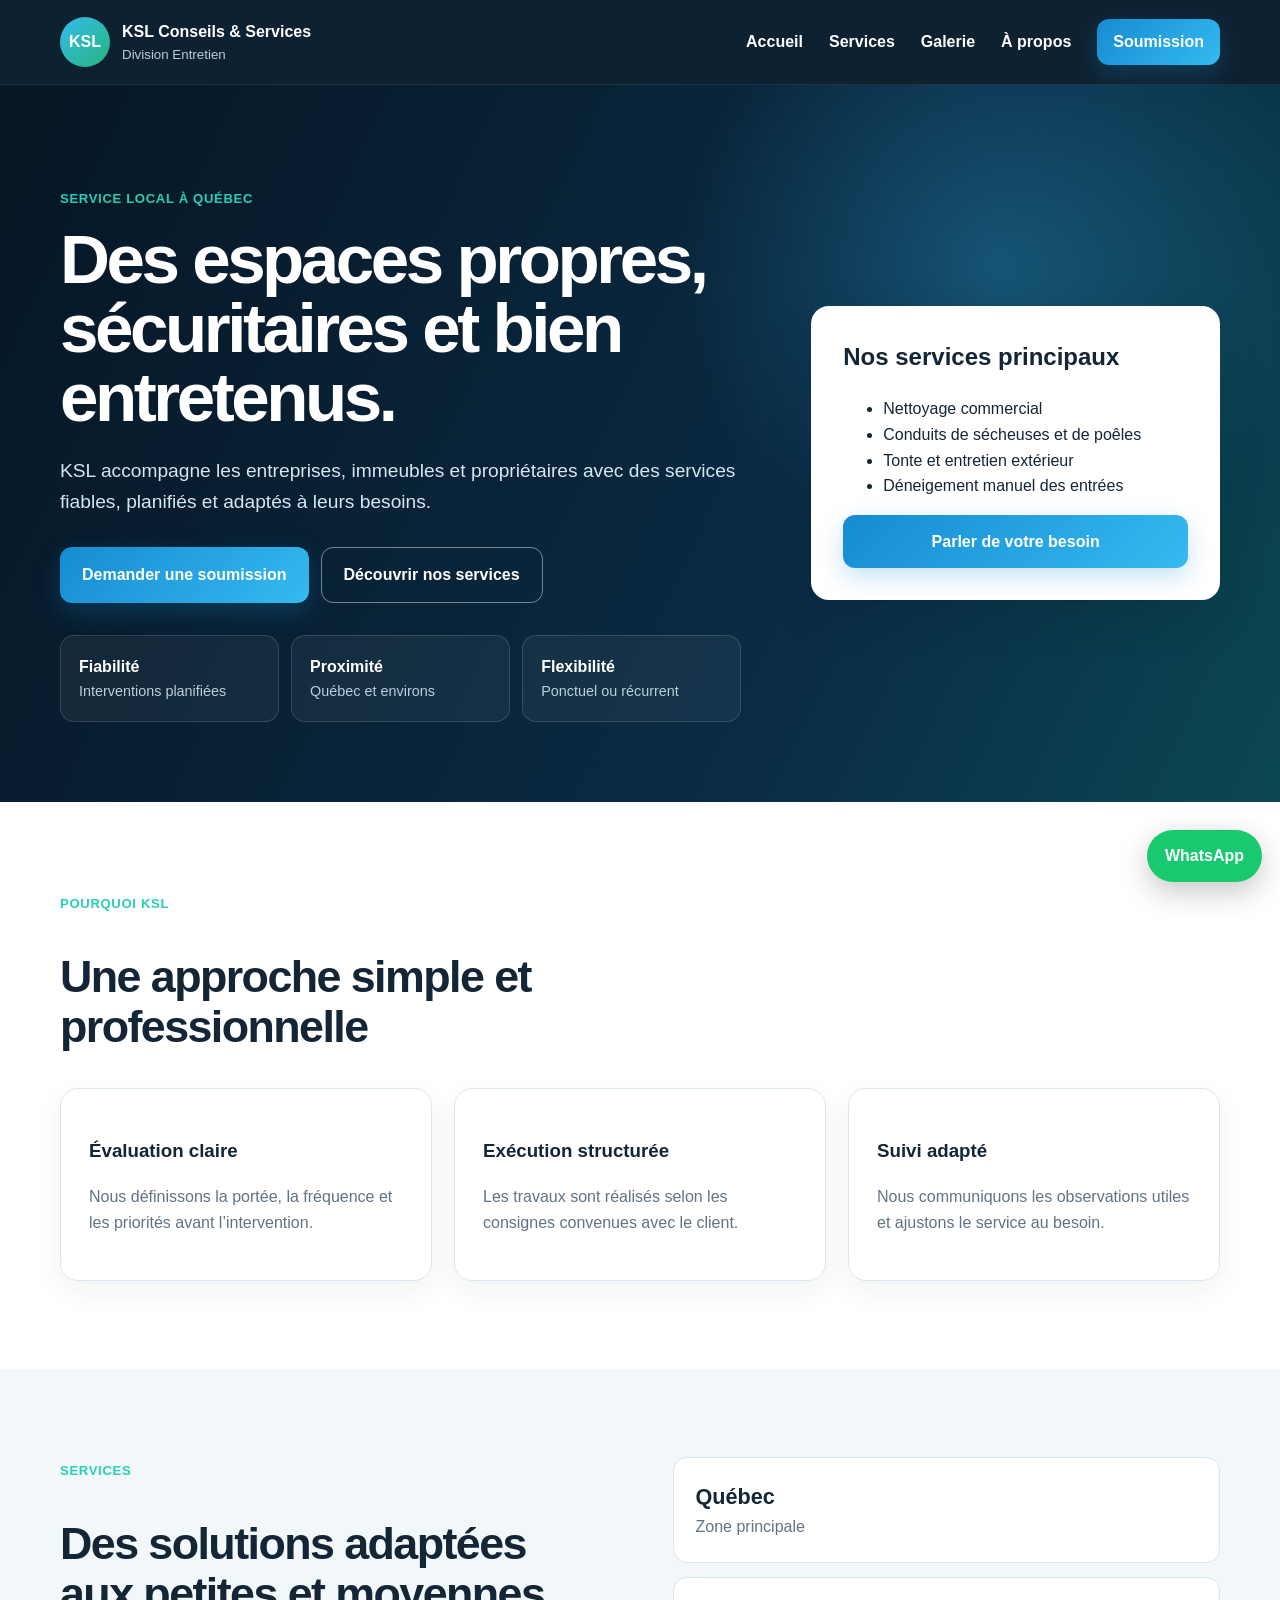
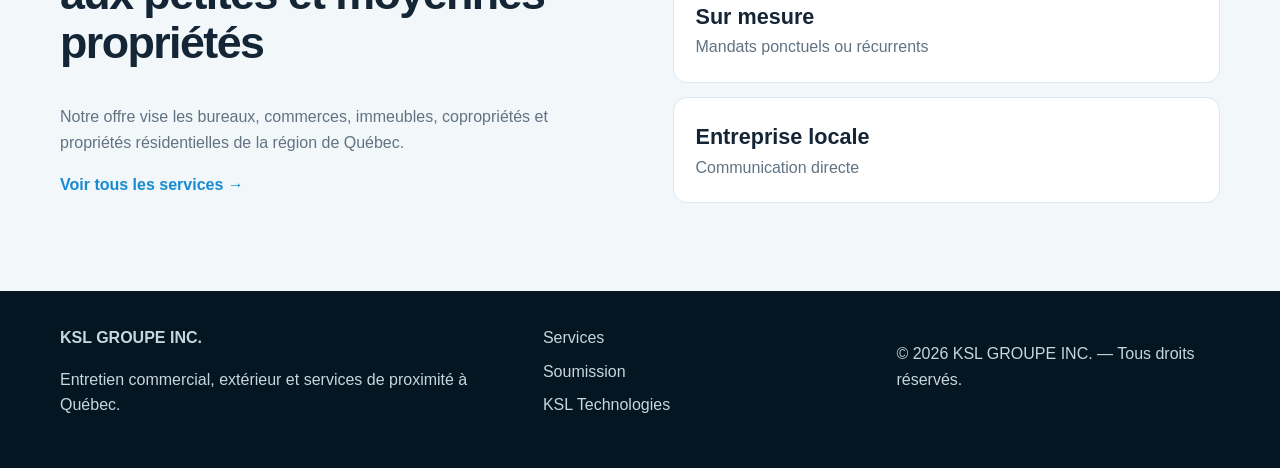
==== index.html @ 6dc3207b "Mise à jour globale identité KSL Entretien" ====
<!doctype html>
<html lang="fr">
<head>
  <meta charset="utf-8">
  <meta name="viewport" content="width=device-width, initial-scale=1">
  <title>KSL Entretien | Services d’entretien à Québec</title>
  <meta name="description" content="Nettoyage commercial, conduits de sécheuses et de poêles, tonte et déneigement manuel à Québec.">
  <link rel="icon" href="assets/img/favicon.svg" type="image/svg+xml">
  <link rel="stylesheet" href="assets/css/main.css">
</head>
<body>
<a class="skip" href="#main">Aller au contenu</a>
<header class="header">
  <div class="container nav-wrap">
    <a class="brand" href="index.html">
      <span class="logo">KSL</span>
      <span><strong>KSL Conseils &amp; Services</strong><small>Division Entretien</small></span>
    </a>
    <button class="menu-btn" aria-expanded="false">Menu</button>
    <nav class="nav">
      <a href="index.html">Accueil</a>
      <a href="services.html">Services</a>
      <a href="galerie.html">Galerie</a>
      <a href="a-propos.html">À propos</a>
      <a class="btn small" href="soumission.html">Soumission</a>
    </nav>
  </div>
</header>
<main id="main">

<section class="hero">
  <div class="container hero-grid">
    <div>
      <span class="eyebrow">Service local à Québec</span>
      <h1>Des espaces propres, sécuritaires et bien entretenus.</h1>
      <p class="lead">KSL accompagne les entreprises, immeubles et propriétaires avec des services fiables, planifiés et adaptés à leurs besoins.</p>
      <div class="actions">
        <a class="btn" href="soumission.html">Demander une soumission</a>
        <a class="btn ghost" href="services.html">Découvrir nos services</a>
      </div>
      <div class="trust">
        <div><strong>Fiabilité</strong><span>Interventions planifiées</span></div>
        <div><strong>Proximité</strong><span>Québec et environs</span></div>
        <div><strong>Flexibilité</strong><span>Ponctuel ou récurrent</span></div>
      </div>
    </div>
    <aside class="hero-card">
      <h2>Nos services principaux</h2>
      <ul>
        <li>Nettoyage commercial</li>
        <li>Conduits de sécheuses et de poêles</li>
        <li>Tonte et entretien extérieur</li>
        <li>Déneigement manuel des entrées</li>
      </ul>
      <a class="btn block" href="soumission.html">Parler de votre besoin</a>
    </aside>
  </div>
</section>

<section class="section">
  <div class="container">
    <div class="section-head">
      <span class="eyebrow">Pourquoi KSL</span>
      <h2>Une approche simple et professionnelle</h2>
    </div>
    <div class="cards three">
      <article class="card"><h3>Évaluation claire</h3><p>Nous définissons la portée, la fréquence et les priorités avant l’intervention.</p></article>
      <article class="card"><h3>Exécution structurée</h3><p>Les travaux sont réalisés selon les consignes convenues avec le client.</p></article>
      <article class="card"><h3>Suivi adapté</h3><p>Nous communiquons les observations utiles et ajustons le service au besoin.</p></article>
    </div>
  </div>
</section>

<section class="section alt">
  <div class="container split">
    <div>
      <span class="eyebrow">Services</span>
      <h2>Des solutions adaptées aux petites et moyennes propriétés</h2>
      <p>Notre offre vise les bureaux, commerces, immeubles, copropriétés et propriétés résidentielles de la région de Québec.</p>
      <a class="text-link" href="services.html">Voir tous les services →</a>
    </div>
    <div class="facts">
      <div><strong>Québec</strong><span>Zone principale</span></div>
      <div><strong>Sur mesure</strong><span>Mandats ponctuels ou récurrents</span></div>
      <div><strong>Entreprise locale</strong><span>Communication directe</span></div>
    </div>
  </div>
</section>

</main>
<footer class="footer">
  <div class="container footer-grid">
    <div><strong>KSL GROUPE INC.</strong><p>Entretien commercial, extérieur et services de proximité à Québec.</p></div>
    <div><a href="services.html">Services</a><a href="soumission.html">Soumission</a><a href="https://technologies.kslgroupe.ca/">KSL Technologies</a></div>
    <div><p>© <span id="year"></span> KSL GROUPE INC. — Tous droits réservés.</p></div>
  </div>
</footer>
<a id="whatsapp" class="whatsapp" href="#" target="_blank" rel="noopener">WhatsApp</a>
<script src="config.js"></script>
<script src="assets/js/app.js"></script>
</body>
</html>
---- assets/css/main.css ----
:root{--navy:#071a2b;--navy2:#0b2d46;--blue:#168bd2;--cyan:#35baf0;--green:#26b67a;--white:#fff;--ink:#142536;--muted:#617383;--soft:#f2f7fa;--line:#dbe7ee;--radius:18px;--shadow:0 18px 45px rgba(7,26,43,.12)}*{box-sizing:border-box}html{scroll-behavior:smooth}body{margin:0;font-family:Inter,Segoe UI,Arial,sans-serif;color:var(--ink);line-height:1.6;background:#fff}a{color:inherit}.container{width:min(1160px,calc(100% - 40px));margin:auto}.skip{position:absolute;left:-9999px}.skip:focus{left:10px;top:10px;background:#fff;padding:10px;z-index:100}.header{position:sticky;top:0;z-index:50;background:rgba(7,26,43,.97);border-bottom:1px solid rgba(255,255,255,.08)}.nav-wrap{height:84px;display:flex;align-items:center;justify-content:space-between}.brand{display:flex;align-items:center;gap:12px;color:#fff;text-decoration:none}.brand strong,.brand small{display:block}.brand small{color:#b8cedb}.logo{width:50px;height:50px;border-radius:50%;display:grid;place-items:center;background:linear-gradient(135deg,var(--cyan),var(--green));font-weight:900}.nav{display:flex;align-items:center;gap:26px}.nav a{color:#fff;text-decoration:none;font-weight:800}.menu-btn{display:none;background:transparent;color:#fff;border:1px solid #678;padding:8px 12px;border-radius:8px}.btn{display:inline-flex;justify-content:center;align-items:center;padding:14px 22px;border:0;border-radius:12px;background:linear-gradient(135deg,var(--blue),var(--cyan));color:#fff;text-decoration:none;font-weight:900;cursor:pointer;box-shadow:0 9px 25px rgba(22,139,210,.25)}.btn.small{padding:10px 16px}.btn.ghost{background:transparent;border:1px solid rgba(255,255,255,.45);box-shadow:none}.btn.block{width:100%}.hero{background:radial-gradient(circle at 78% 25%,rgba(53,186,240,.28),transparent 28%),linear-gradient(115deg,#061624,#0a2b44 65%,#0b4753);color:#fff}.hero-grid{min-height:690px;padding:100px 0 80px;display:grid;grid-template-columns:1.25fr .75fr;gap:70px;align-items:center}.eyebrow{color:#28cfb6;font-weight:900;letter-spacing:.05em;text-transform:uppercase;font-size:.82rem}.hero h1,.page-hero h1{font-size:clamp(2.7rem,5.4vw,5.5rem);line-height:1;margin:14px 0 24px;letter-spacing:-.05em}.lead{font-size:1.2rem;color:#d7e7f0;max-width:760px}.actions{display:flex;gap:12px;margin:30px 0}.trust{display:grid;grid-template-columns:repeat(3,1fr);gap:12px;margin-top:32px}.trust div{padding:18px;border:1px solid rgba(255,255,255,.14);border-radius:14px;background:rgba(255,255,255,.05)}.trust strong,.trust span{display:block}.trust span{color:#bad0dc;font-size:.9rem}.hero-card{background:#fff;color:var(--ink);padding:32px;border-radius:var(--radius);box-shadow:var(--shadow)}.hero-card h2{margin-top:0}.page-hero{padding:90px 0;background:linear-gradient(120deg,#071a2b,#0b3e50);color:#fff}.page-hero p{max-width:760px;color:#d6e5ed}.section{padding:88px 0}.alt{background:var(--soft)}.section-head{max-width:760px;margin-bottom:34px}.section h2{font-size:clamp(2rem,3.5vw,3.2rem);line-height:1.1;letter-spacing:-.035em}.cards{display:grid;gap:22px}.cards.three{grid-template-columns:repeat(3,1fr)}.cards.two{grid-template-columns:repeat(2,1fr)}.card,.service-card{padding:28px;border:1px solid var(--line);border-radius:var(--radius);background:#fff;box-shadow:0 10px 30px rgba(7,26,43,.06)}.service-card>span{display:grid;place-items:center;width:46px;height:46px;border-radius:12px;background:var(--soft);color:var(--blue);font-weight:900}.service-card h2{font-size:1.5rem}.card p,.service-card p,.service-card li,.split p{color:var(--muted)}.split{display:grid;grid-template-columns:1fr 1fr;gap:65px;align-items:start}.facts{display:grid;gap:14px}.facts div{padding:22px;background:#fff;border:1px solid var(--line);border-radius:14px}.facts strong,.facts span{display:block}.facts strong{font-size:1.35rem}.facts span{color:var(--muted)}.text-link{color:var(--blue);font-weight:900;text-decoration:none}.cta{padding:65px 0;background:var(--navy);color:#fff;text-align:center}.gallery{display:grid;grid-template-columns:repeat(2,1fr);gap:22px}.gallery article{border:1px solid var(--line);border-radius:var(--radius);overflow:hidden;background:#fff}.gallery article h3,.gallery article p{padding:0 22px}.gallery article p{padding-bottom:20px;color:var(--muted)}.placeholder{height:260px;display:grid;place-items:center;background:linear-gradient(135deg,#dfeaf0,#eef7fa);color:#6c7f8d;font-weight:900}.steps{display:grid;grid-template-columns:repeat(4,1fr);gap:16px;list-style:none;padding:0}.steps li{padding:22px;background:#fff;border:1px solid var(--line);border-radius:14px}.steps b{display:grid;place-items:center;width:38px;height:38px;border-radius:50%;background:var(--green);color:#fff}.contact-grid{display:grid;grid-template-columns:.75fr 1.25fr;gap:55px}.contact-box{padding:22px;background:var(--soft);border-radius:14px}.form{display:grid;grid-template-columns:1fr 1fr;gap:16px;padding:28px;border:1px solid var(--line);border-radius:var(--radius);box-shadow:var(--shadow)}.form label{display:grid;gap:7px;font-weight:800}.full{grid-column:1/-1}input,select,textarea{font:inherit;padding:12px 13px;border:1px solid #bdd0db;border-radius:10px;width:100%}.footer{background:#051521;color:#c6d7e1;padding:34px 0}.footer-grid{display:grid;grid-template-columns:1.4fr 1fr 1fr;gap:30px}.footer a{display:block;text-decoration:none;margin-bottom:8px}.whatsapp{position:fixed;right:18px;bottom:18px;background:#19c96f;color:#fff;text-decoration:none;padding:13px 18px;border-radius:999px;font-weight:900;box-shadow:0 10px 30px rgba(0,0,0,.22)}@media(max-width:900px){.menu-btn{display:block}.nav{display:none;position:absolute;top:84px;left:0;right:0;background:var(--navy);padding:22px;flex-direction:column;align-items:flex-start}.nav.open{display:flex}.hero-grid,.split,.contact-grid{grid-template-columns:1fr}.cards.three,.steps{grid-template-columns:repeat(2,1fr)}}@media(max-width:650px){.container{width:min(100% - 26px,1160px)}.brand small{display:none}.hero h1,.page-hero h1{font-size:3rem}.actions{flex-direction:column}.trust,.cards.three,.cards.two,.gallery,.steps,.form,.footer-grid{grid-template-columns:1fr}.full{grid-column:1}.section{padding:68px 0}}
.form-status{grid-column:1/-1;padding:14px 16px;border-radius:10px;font-weight:700}
.form-status.success{background:#e8fbf3;color:#087b55;border:1px solid #2dc68b}
.form-status.error{background:#fff0f0;color:#a52a2a;border:1px solid #e59a9a}
.consent{display:flex!important;align-items:flex-start;gap:10px}
.consent input{width:auto!important;margin-top:5px}
.form button:disabled{opacity:.65;cursor:wait}
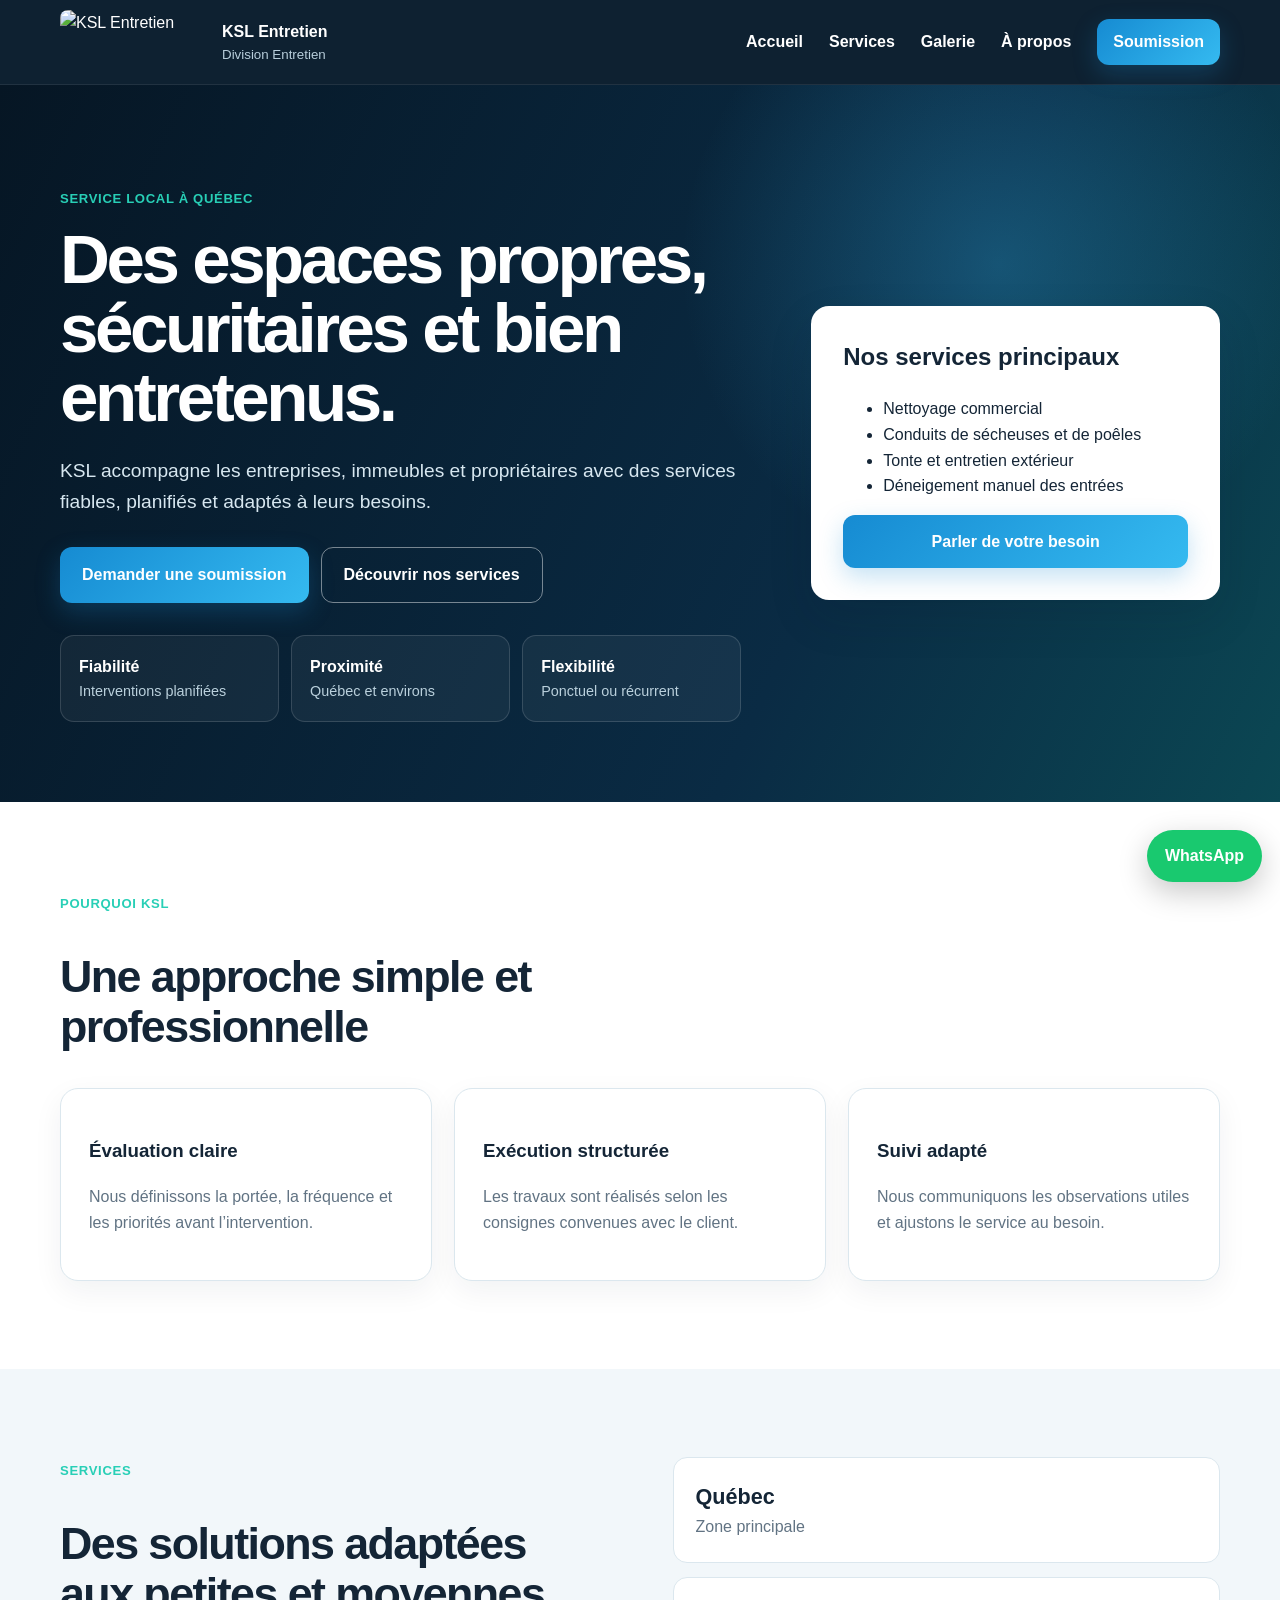
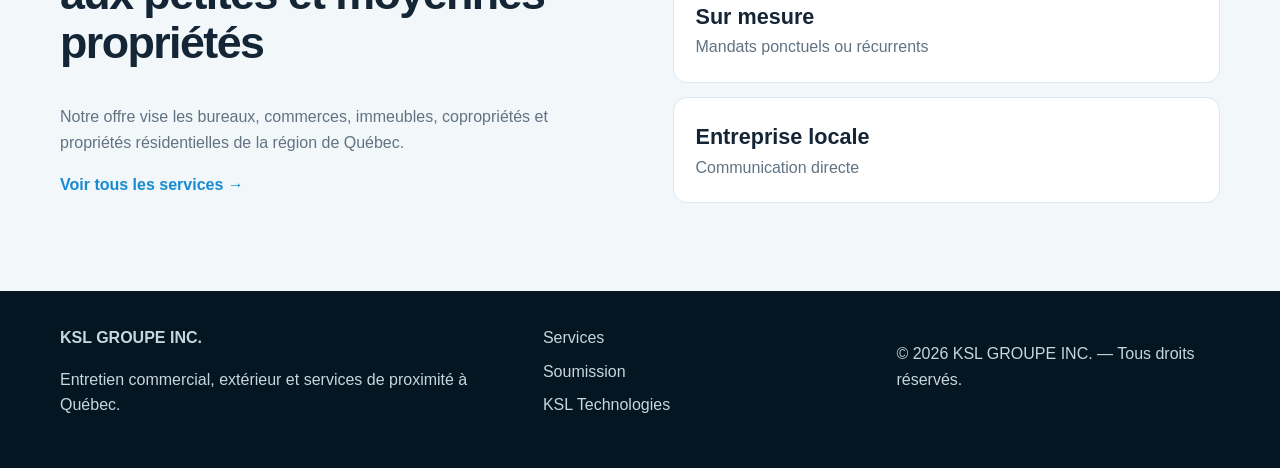
==== commit 47eba7bf: "Mise à jour logo et identité KSL Entretien" ====
--- a/index.html
+++ b/index.html
@@ -13,8 +13,8 @@
 <header class="header">
   <div class="container nav-wrap">
     <a class="brand" href="index.html">
-      <span class="logo">KSL</span>
-      <span><strong>KSL Conseils &amp; Services</strong><small>Division Entretien</small></span>
+      <img class="logo-img" src="/assets/img/logo-entretien.png" alt="KSL Entretien">
+      <span><strong>KSL Entretien</strong><small>Division Entretien</small></span>
     </a>
     <button class="menu-btn" aria-expanded="false">Menu</button>
     <nav class="nav">
--- a/assets/css/main.css
+++ b/assets/css/main.css
@@ -5,3 +5,17 @@
 .consent{display:flex!important;align-items:flex-start;gap:10px}
 .consent input{width:auto!important;margin-top:5px}
 .form button:disabled{opacity:.65;cursor:wait}
+.logo-img{
+  width:150px;
+  height:64px;
+  object-fit:contain;
+  display:block;
+  border-radius:8px;
+}
+
+@media(max-width:700px){
+  .logo-img{
+    width:120px;
+    height:52px;
+  }
+}
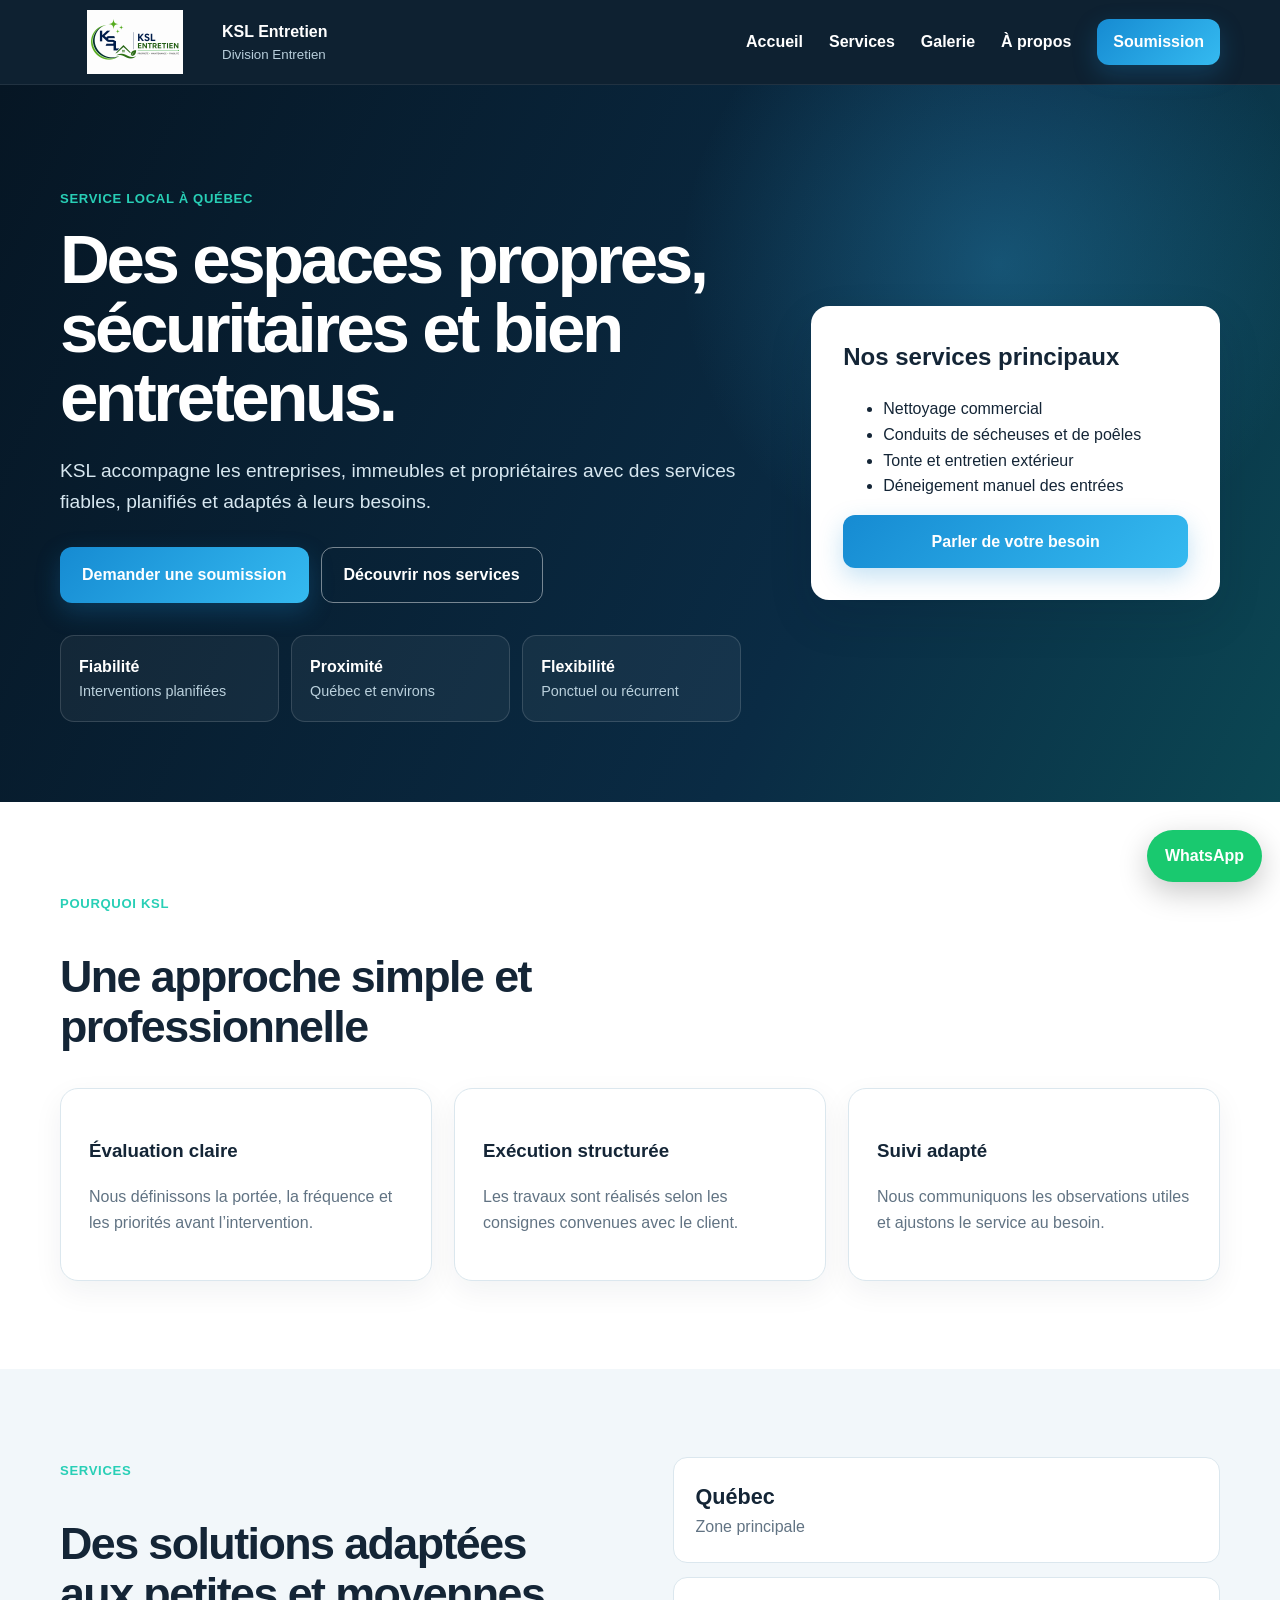
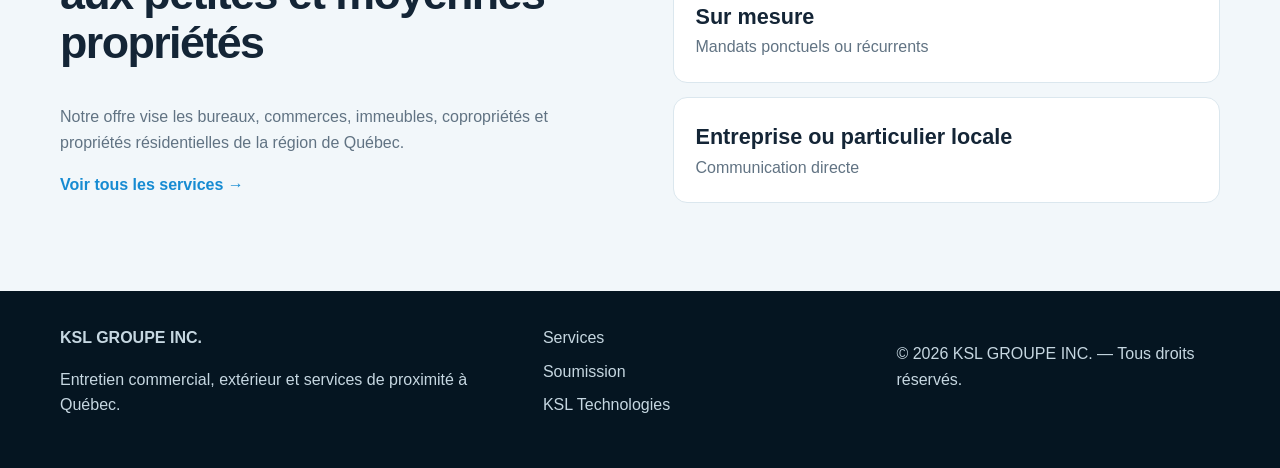
==== commit 69a1d371: "Correction logo et liens KSL Entretien" ====
--- a/index.html
+++ b/index.html
@@ -13,7 +13,7 @@
 <header class="header">
   <div class="container nav-wrap">
     <a class="brand" href="index.html">
-      <img class="logo-img" src="/assets/img/logo-entretien.png" alt="KSL Entretien">
+      <img class="logo-img" src="/assets/img/Logo.png" alt="KSL Entretien">
       <span><strong>KSL Entretien</strong><small>Division Entretien</small></span>
     </a>
     <button class="menu-btn" aria-expanded="false">Menu</button>
@@ -82,7 +82,7 @@
     <div class="facts">
       <div><strong>Québec</strong><span>Zone principale</span></div>
       <div><strong>Sur mesure</strong><span>Mandats ponctuels ou récurrents</span></div>
-      <div><strong>Entreprise locale</strong><span>Communication directe</span></div>
+      <div><strong>Entreprise ou particulier locale</strong><span>Communication directe</span></div>
     </div>
   </div>
 </section>
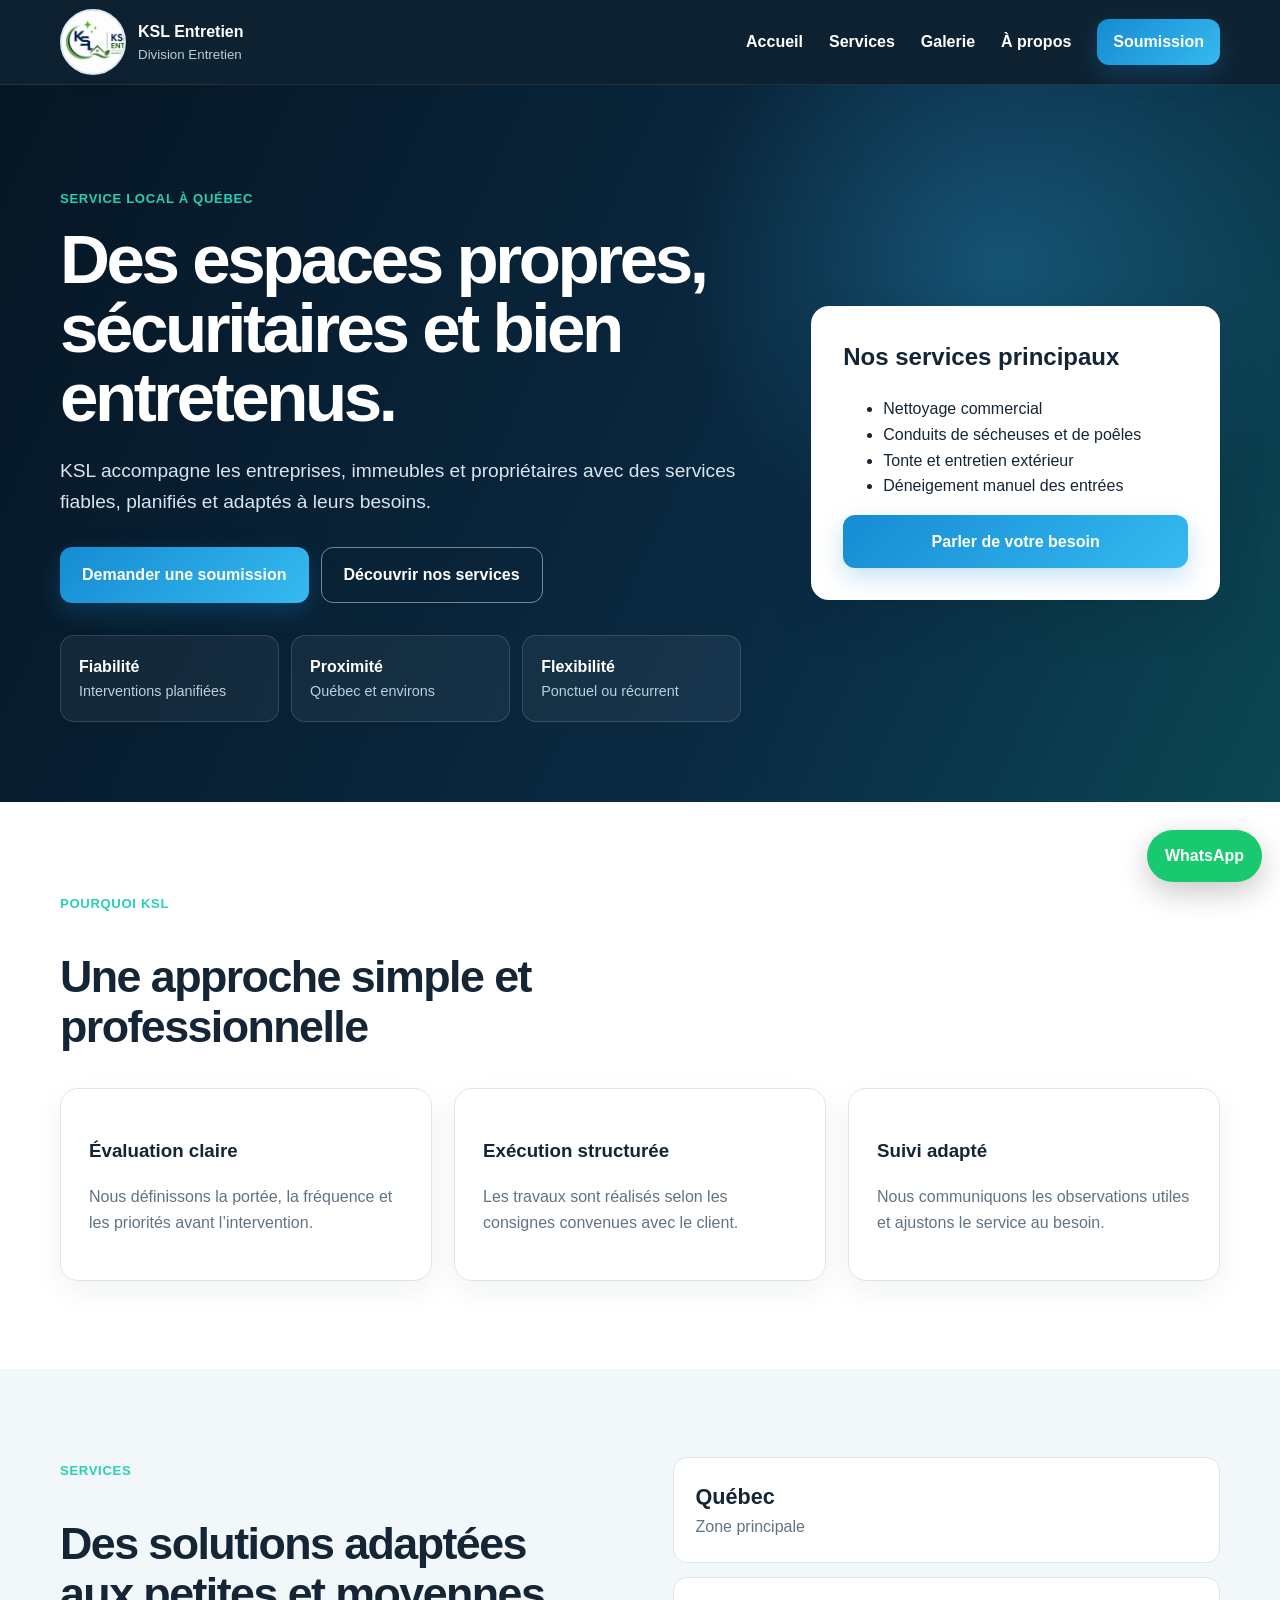
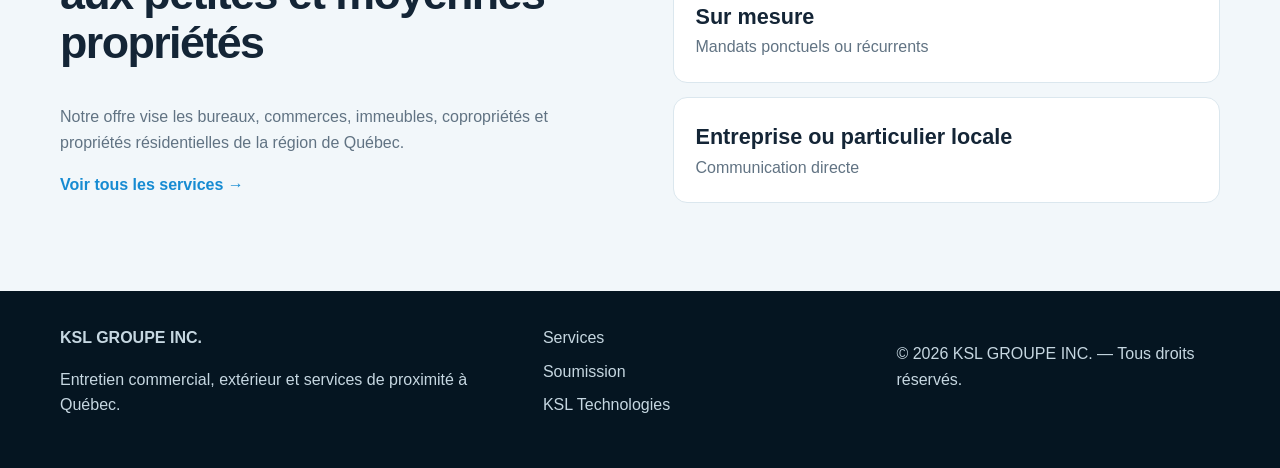
==== commit d2ac4f2e: "Présentation circulaire du logo KSL Entretien" ====
--- a/index.html
+++ b/index.html
@@ -13,7 +13,7 @@
 <header class="header">
   <div class="container nav-wrap">
     <a class="brand" href="index.html">
-      <img class="logo-img" src="/assets/img/Logo.png" alt="KSL Entretien">
+      <span class="logo-circle"><img class="logo-img" src="/assets/img/Logo.png" alt="KSL Entretien"></span>
       <span><strong>KSL Entretien</strong><small>Division Entretien</small></span>
     </a>
     <button class="menu-btn" aria-expanded="false">Menu</button>
--- a/assets/css/main.css
+++ b/assets/css/main.css
@@ -5,17 +5,34 @@
 .consent{display:flex!important;align-items:flex-start;gap:10px}
 .consent input{width:auto!important;margin-top:5px}
 .form button:disabled{opacity:.65;cursor:wait}
-.logo-img{
-  width:150px;
-  height:64px;
-  object-fit:contain;
+.logo-circle{
+  width:66px;
+  height:66px;
+  border-radius:50%;
+  overflow:hidden;
+  background:#fff;
+  display:flex;
+  align-items:center;
+  justify-content:center;
+  border:2px solid #d7e7ef;
+  box-shadow:0 6px 16px rgba(8,35,61,.13);
+  flex-shrink:0;
+}
+
+.logo-circle .logo-img{
+  width:100%;
+  height:100%;
+  object-fit:cover;
+  object-position:left center;
   display:block;
-  border-radius:8px;
+  border-radius:0;
 }
 
 @media(max-width:700px){
-  .logo-img{
-    width:120px;
-    height:52px;
+  .logo-circle{
+    width:58px;
+    height:58px;
   }
 }
+
+
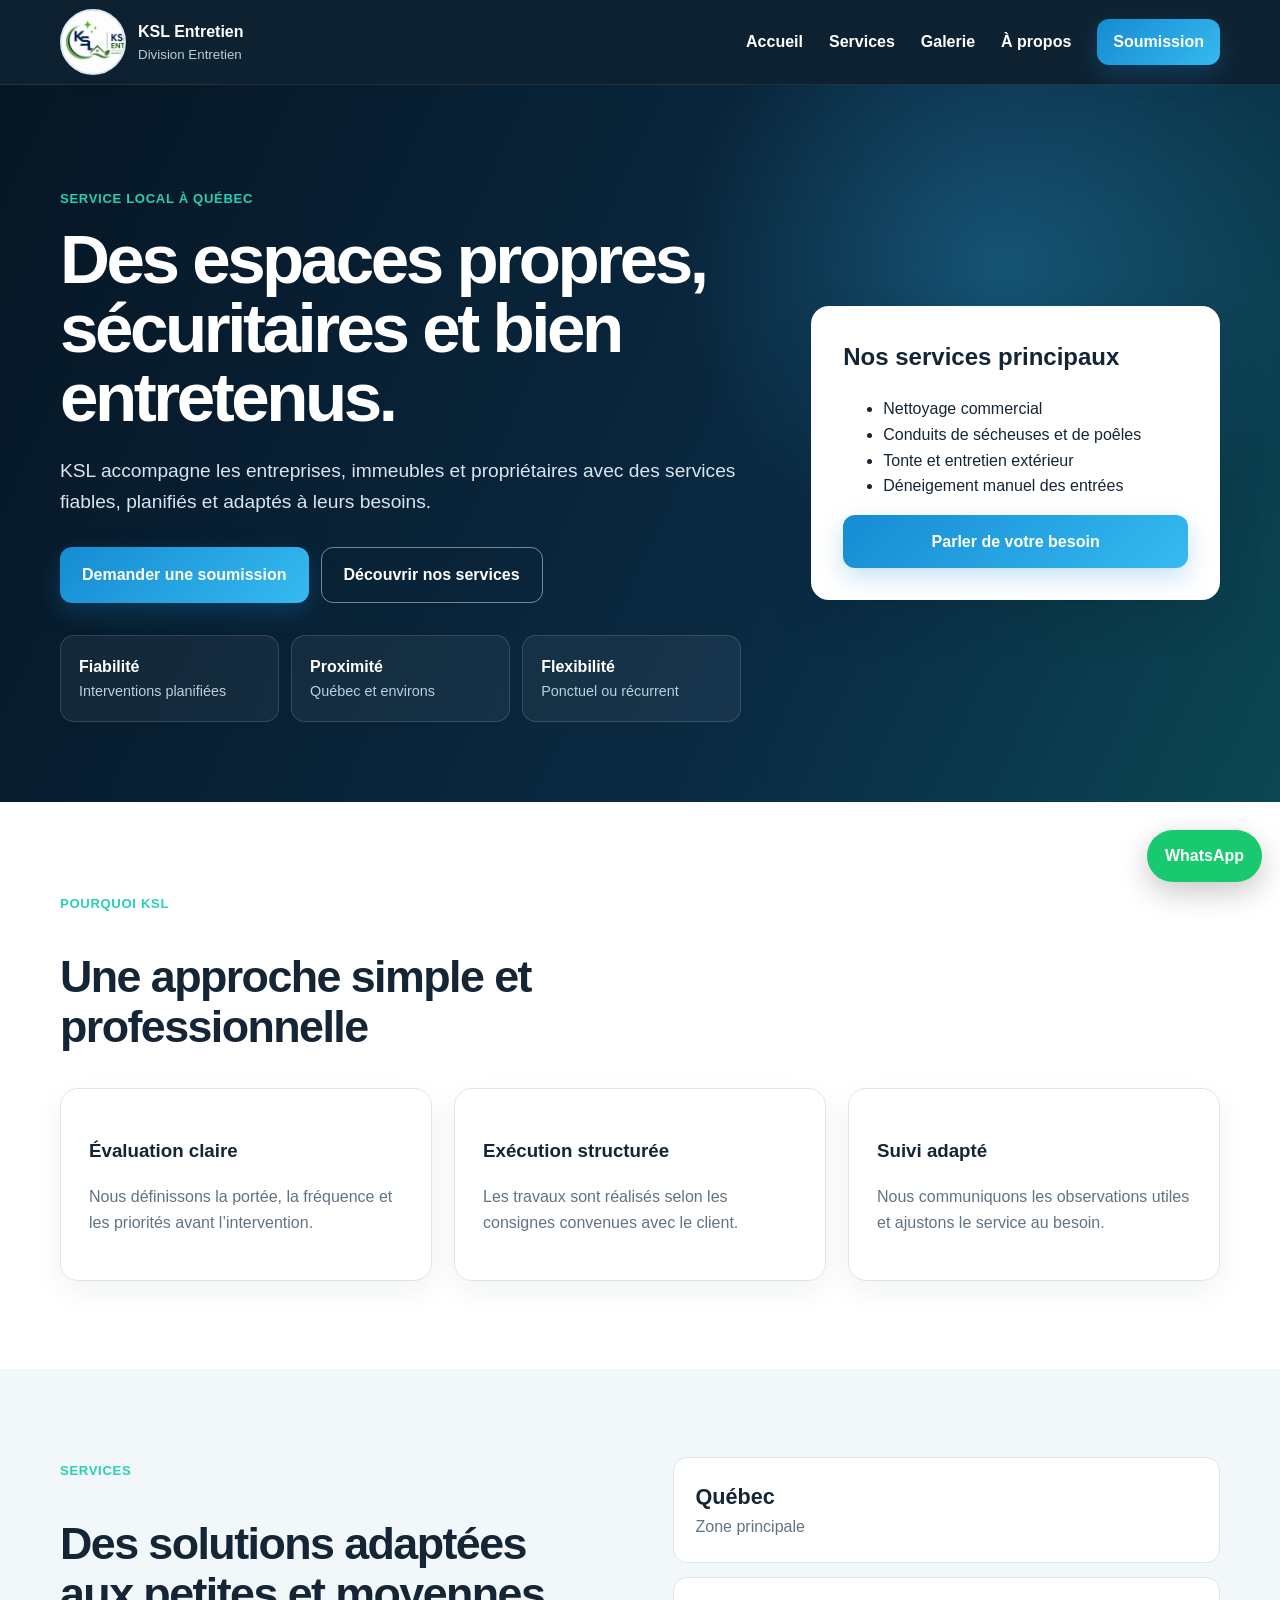
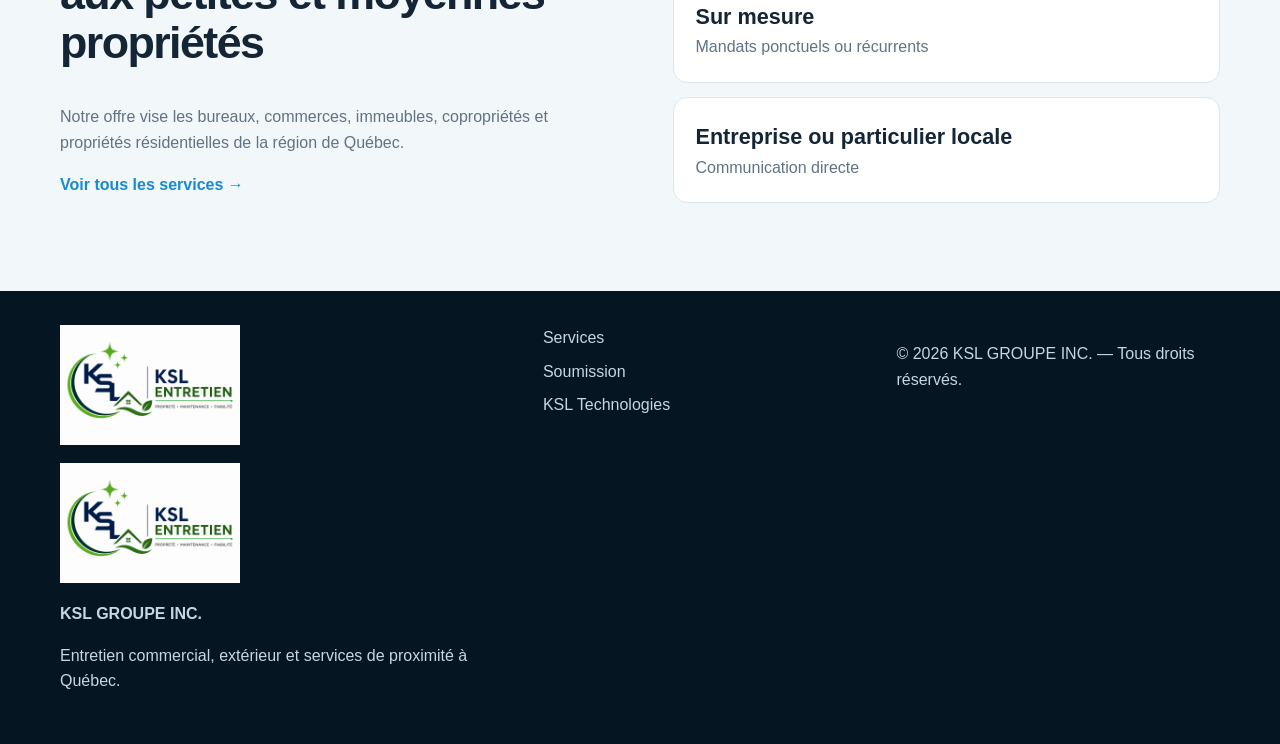
==== commit fe84ef55: "Ajout du logo KSL Entretien au pied de page" ====
--- a/index.html
+++ b/index.html
@@ -90,7 +90,7 @@
 </main>
 <footer class="footer">
   <div class="container footer-grid">
-    <div><strong>KSL GROUPE INC.</strong><p>Entretien commercial, extérieur et services de proximité à Québec.</p></div>
+    <div><img class="footer-logo" src="/assets/img/Logo.png" alt="KSL Entretien"><img class="footer-logo" src="/assets/img/Logo.png" alt="KSL Entretien"><strong>KSL GROUPE INC.</strong><p>Entretien commercial, extérieur et services de proximité à Québec.</p></div>
     <div><a href="services.html">Services</a><a href="soumission.html">Soumission</a><a href="https://technologies.kslgroupe.ca/">KSL Technologies</a></div>
     <div><p>© <span id="year"></span> KSL GROUPE INC. — Tous droits réservés.</p></div>
   </div>
--- a/assets/css/main.css
+++ b/assets/css/main.css
@@ -35,4 +35,16 @@
   }
 }
 
+.footer-logo{
+  width:180px;
+  height:auto;
+  object-fit:contain;
+  display:block;
+  margin-bottom:18px;
+}
 
+@media(max-width:700px){
+  .footer-logo{
+    width:150px;
+  }
+}
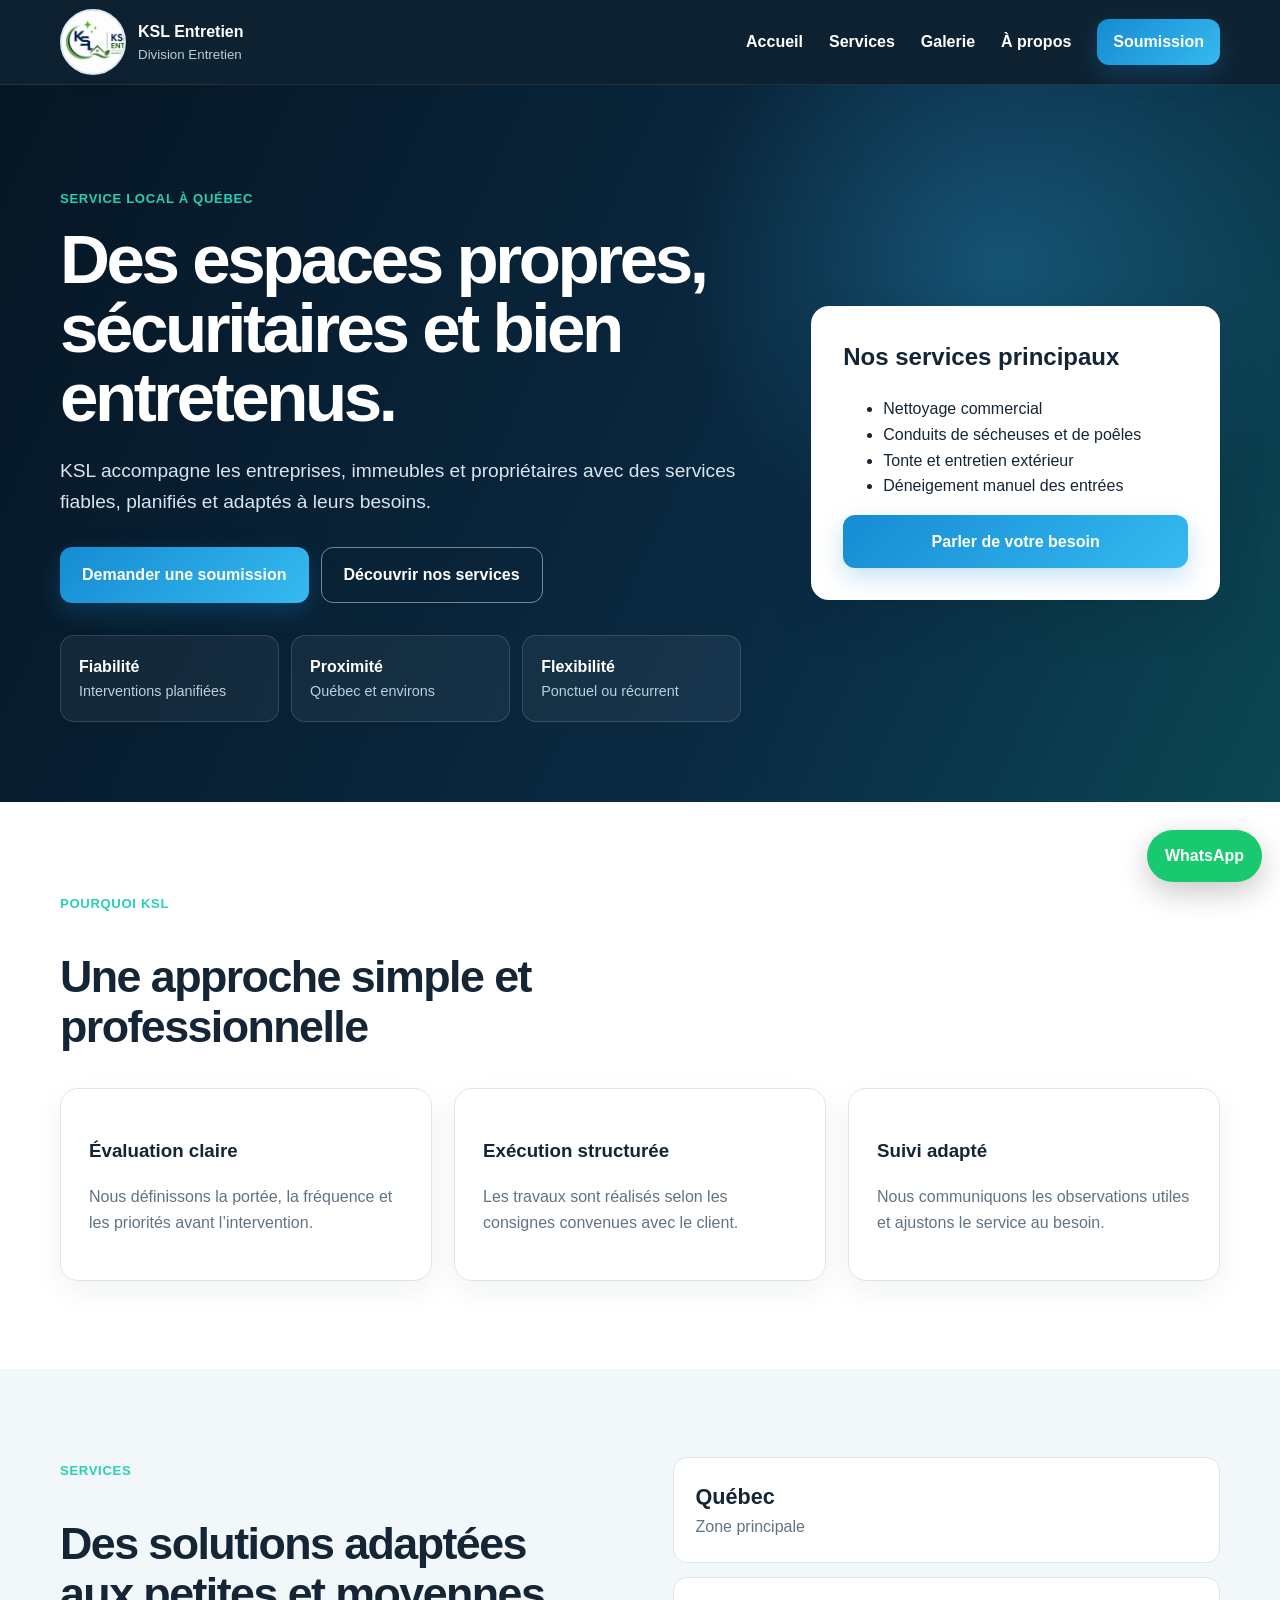
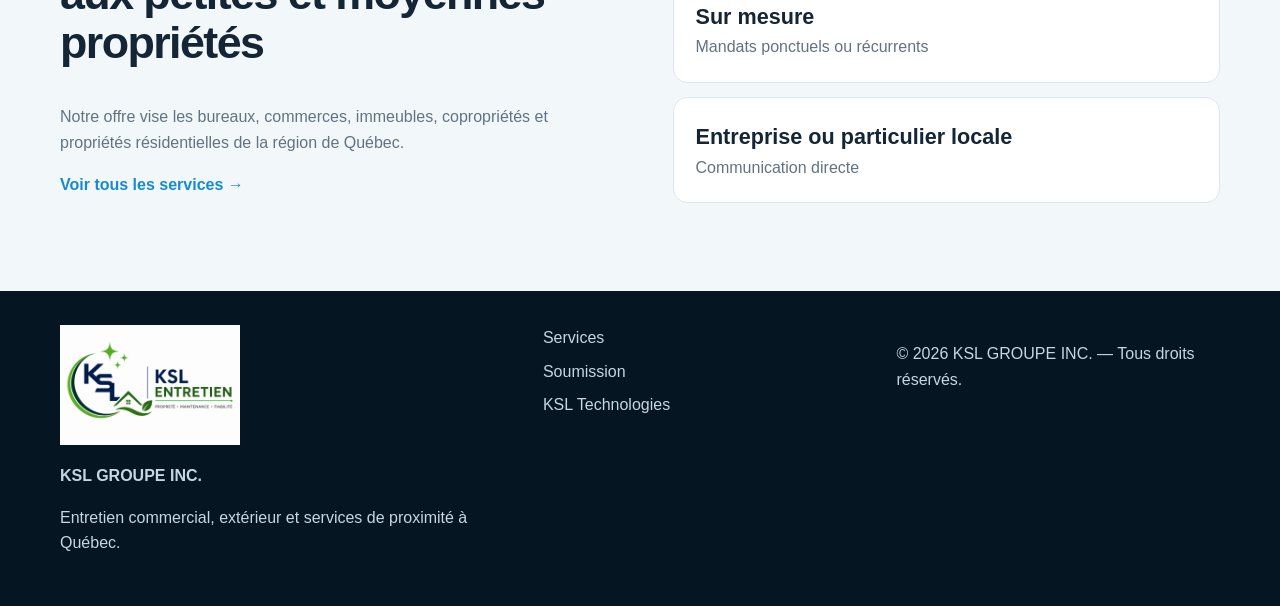
==== commit 3f698055: "Suppression doublon logo pied de page" ====
--- a/index.html
+++ b/index.html
@@ -90,7 +90,7 @@
 </main>
 <footer class="footer">
   <div class="container footer-grid">
-    <div><img class="footer-logo" src="/assets/img/Logo.png" alt="KSL Entretien"><img class="footer-logo" src="/assets/img/Logo.png" alt="KSL Entretien"><strong>KSL GROUPE INC.</strong><p>Entretien commercial, extérieur et services de proximité à Québec.</p></div>
+    <div><img class="footer-logo" src="/assets/img/Logo.png" alt="KSL Entretien"><strong>KSL GROUPE INC.</strong><p>Entretien commercial, extérieur et services de proximité à Québec.</p></div>
     <div><a href="services.html">Services</a><a href="soumission.html">Soumission</a><a href="https://technologies.kslgroupe.ca/">KSL Technologies</a></div>
     <div><p>© <span id="year"></span> KSL GROUPE INC. — Tous droits réservés.</p></div>
   </div>
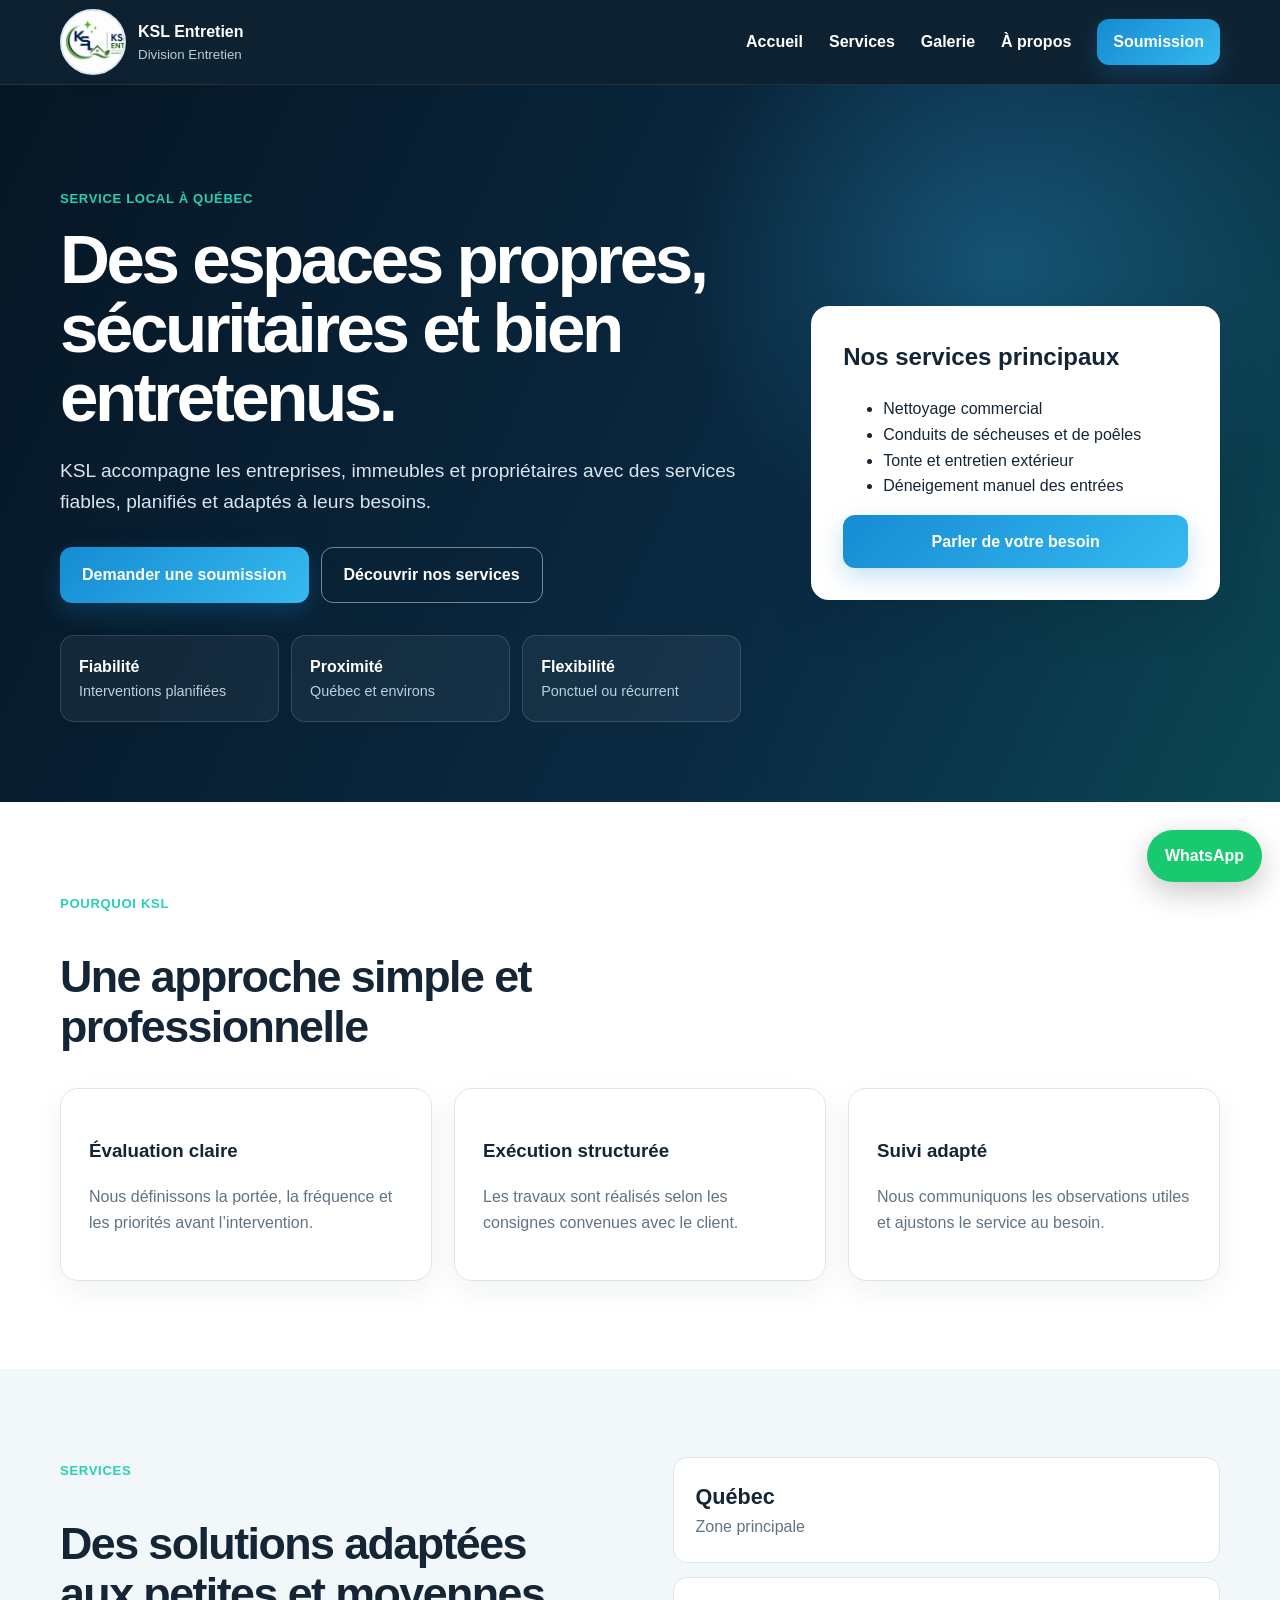
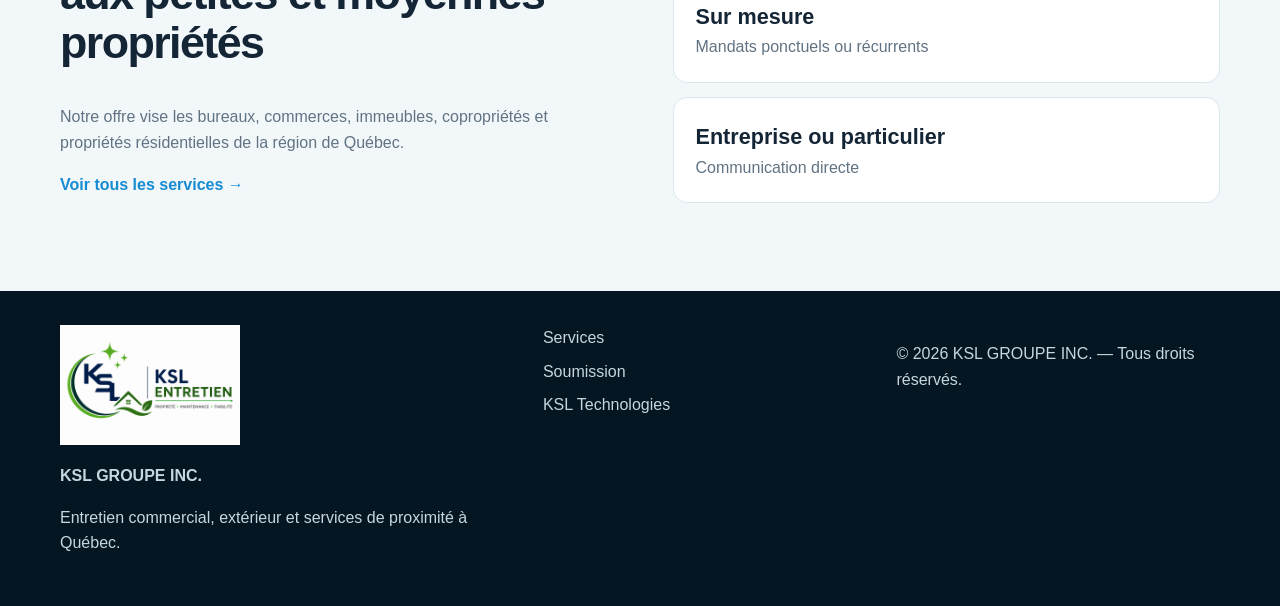
==== commit a7646508: "Correction texte Entreprise ou particulier" ====
--- a/index.html
+++ b/index.html
@@ -82,7 +82,7 @@
     <div class="facts">
       <div><strong>Québec</strong><span>Zone principale</span></div>
       <div><strong>Sur mesure</strong><span>Mandats ponctuels ou récurrents</span></div>
-      <div><strong>Entreprise ou particulier locale</strong><span>Communication directe</span></div>
+      <div><strong>Entreprise ou particulier</strong><span>Communication directe</span></div>
     </div>
   </div>
 </section>
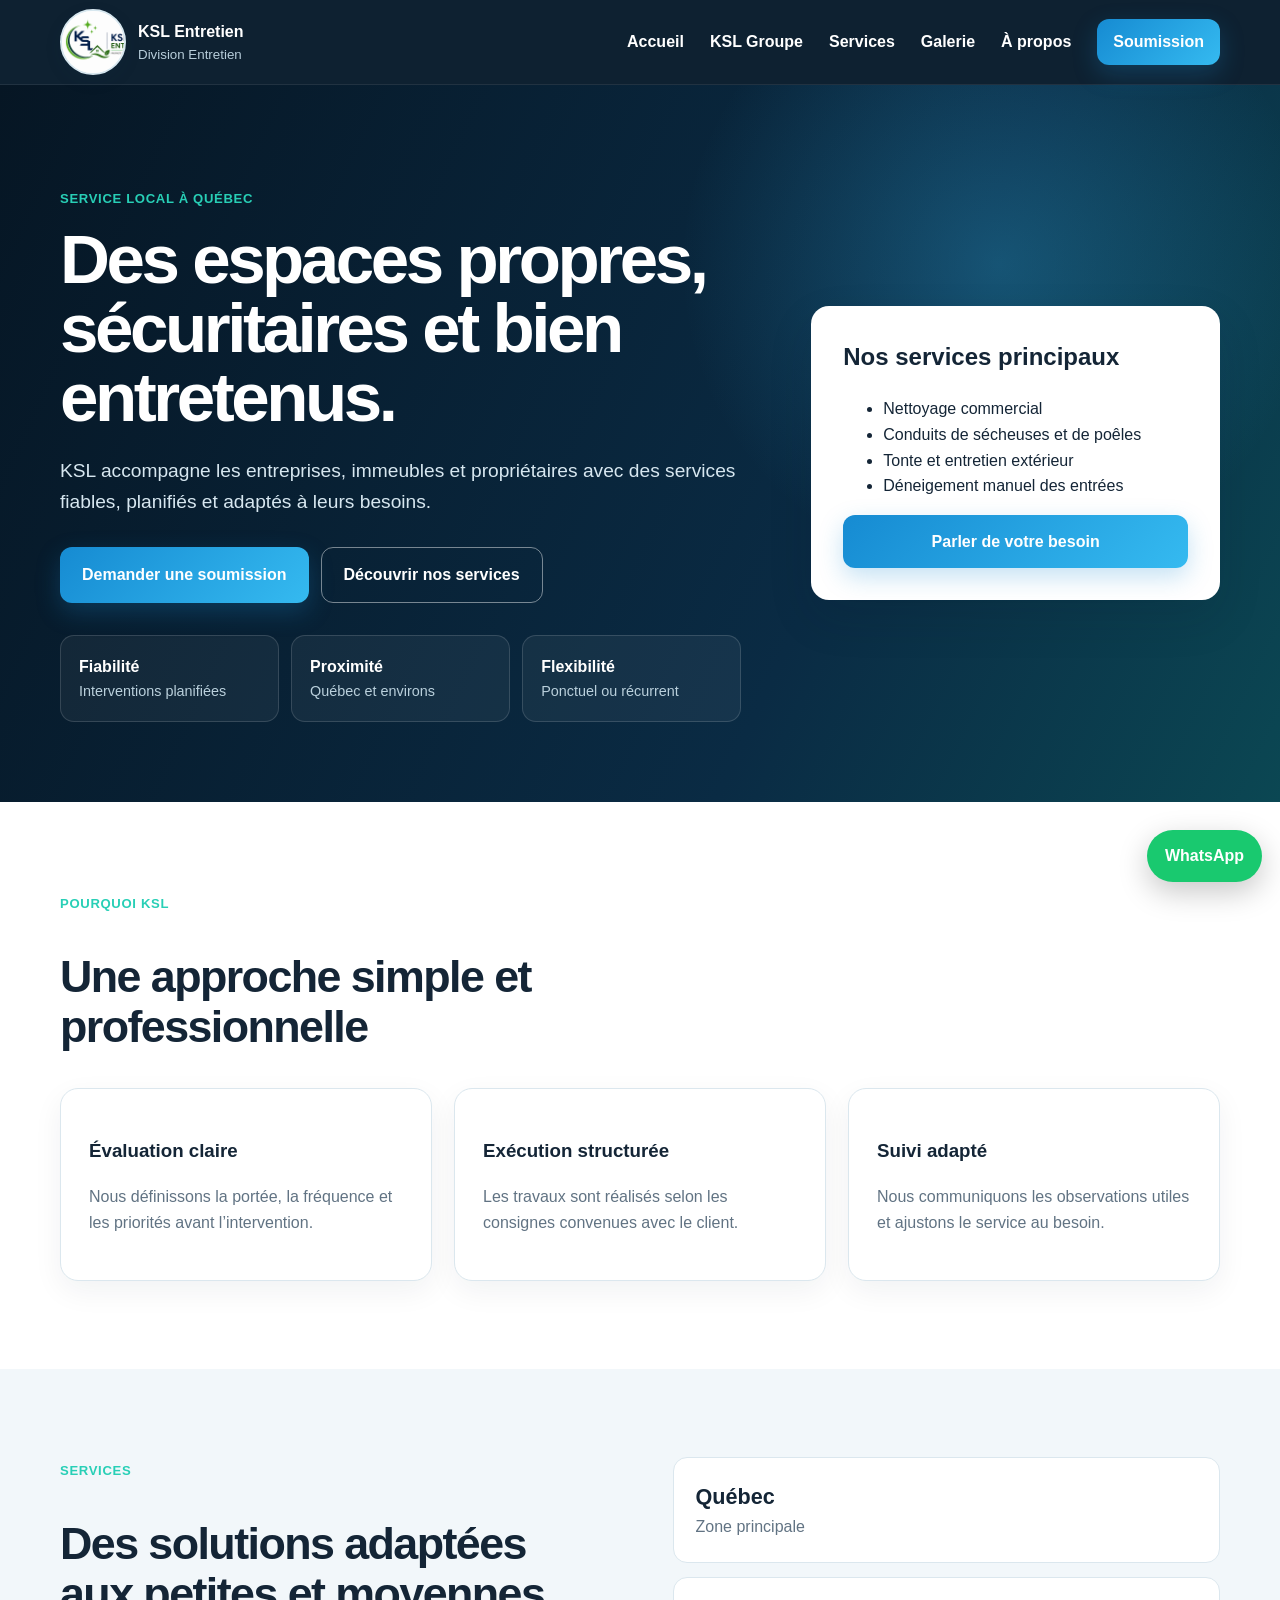
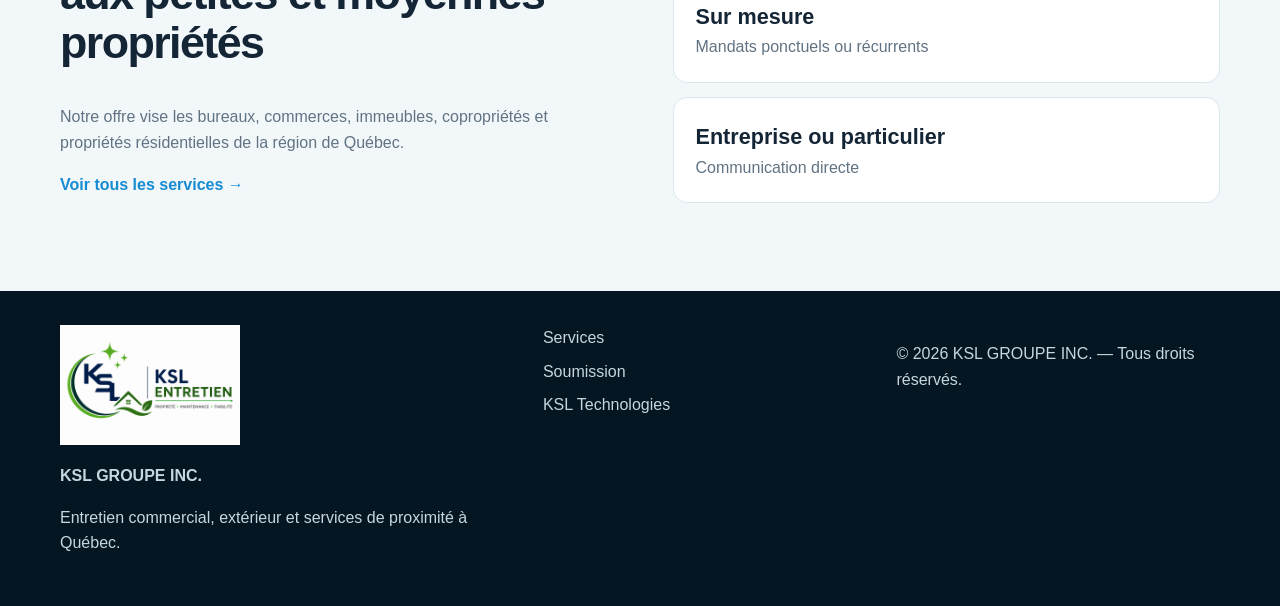
==== commit e4fda500: "Ajoute un retour vers KSL Groupe sur index.html" ====
--- a/index.html
+++ b/index.html
@@ -19,6 +19,7 @@
     <button class="menu-btn" aria-expanded="false">Menu</button>
     <nav class="nav">
       <a href="index.html">Accueil</a>
+      <a href="https://kslgroupe.ca/">KSL Groupe</a>
       <a href="services.html">Services</a>
       <a href="galerie.html">Galerie</a>
       <a href="a-propos.html">À propos</a>
--- a/assets/css/main.css
+++ b/assets/css/main.css
@@ -48,3 +48,22 @@
     width:150px;
   }
 }
+
+
+.gallery-toolbar{display:flex;gap:10px;flex-wrap:wrap;margin-bottom:22px}
+.gallery-filter{border:1px solid var(--line);background:#fff;color:var(--ink);padding:10px 15px;border-radius:999px;font-weight:800;cursor:pointer}
+.gallery-filter.active{background:var(--navy);color:#fff;border-color:var(--navy)}
+.gallery-status{margin:0 0 18px;color:var(--muted);font-weight:700}
+.gallery-card{border:1px solid var(--line);border-radius:var(--radius);overflow:hidden;background:#fff;box-shadow:0 10px 30px rgba(7,26,43,.06)}
+.gallery-image-button{display:block;width:100%;height:320px;border:0;padding:0;background:#eaf1f5;cursor:zoom-in;overflow:hidden}
+.gallery-image-button img{width:100%;height:100%;display:block;object-fit:cover;transition:transform .25s ease}
+.gallery-image-button:hover img{transform:scale(1.025)}
+.gallery-card-body{padding:18px 22px 22px}
+.gallery-card-body h3{padding:0!important;margin:8px 0 6px}
+.gallery-card-body p{padding:0!important;margin:0;color:var(--muted)}
+.gallery-chip{display:inline-block;padding:5px 9px;border-radius:999px;background:#e8f6fd;color:#087db9;font-size:.8rem;font-weight:800;text-transform:capitalize}
+.gallery-empty{grid-column:1/-1;padding:34px;text-align:center;background:var(--soft);border:1px dashed var(--line);border-radius:var(--radius);color:var(--muted)}
+.gallery-lightbox{position:fixed;inset:0;z-index:1000;background:rgba(2,11,18,.92);display:grid;place-items:center;padding:28px}
+.gallery-lightbox img{max-width:min(1100px,94vw);max-height:88vh;object-fit:contain;border-radius:14px;box-shadow:0 20px 60px rgba(0,0,0,.45)}
+.gallery-lightbox-close{position:fixed;top:20px;right:24px;width:44px;height:44px;border:0;border-radius:50%;background:#fff;color:#071a2b;font-size:30px;line-height:1;cursor:pointer}
+@media(max-width:650px){.gallery-image-button{height:280px}}
